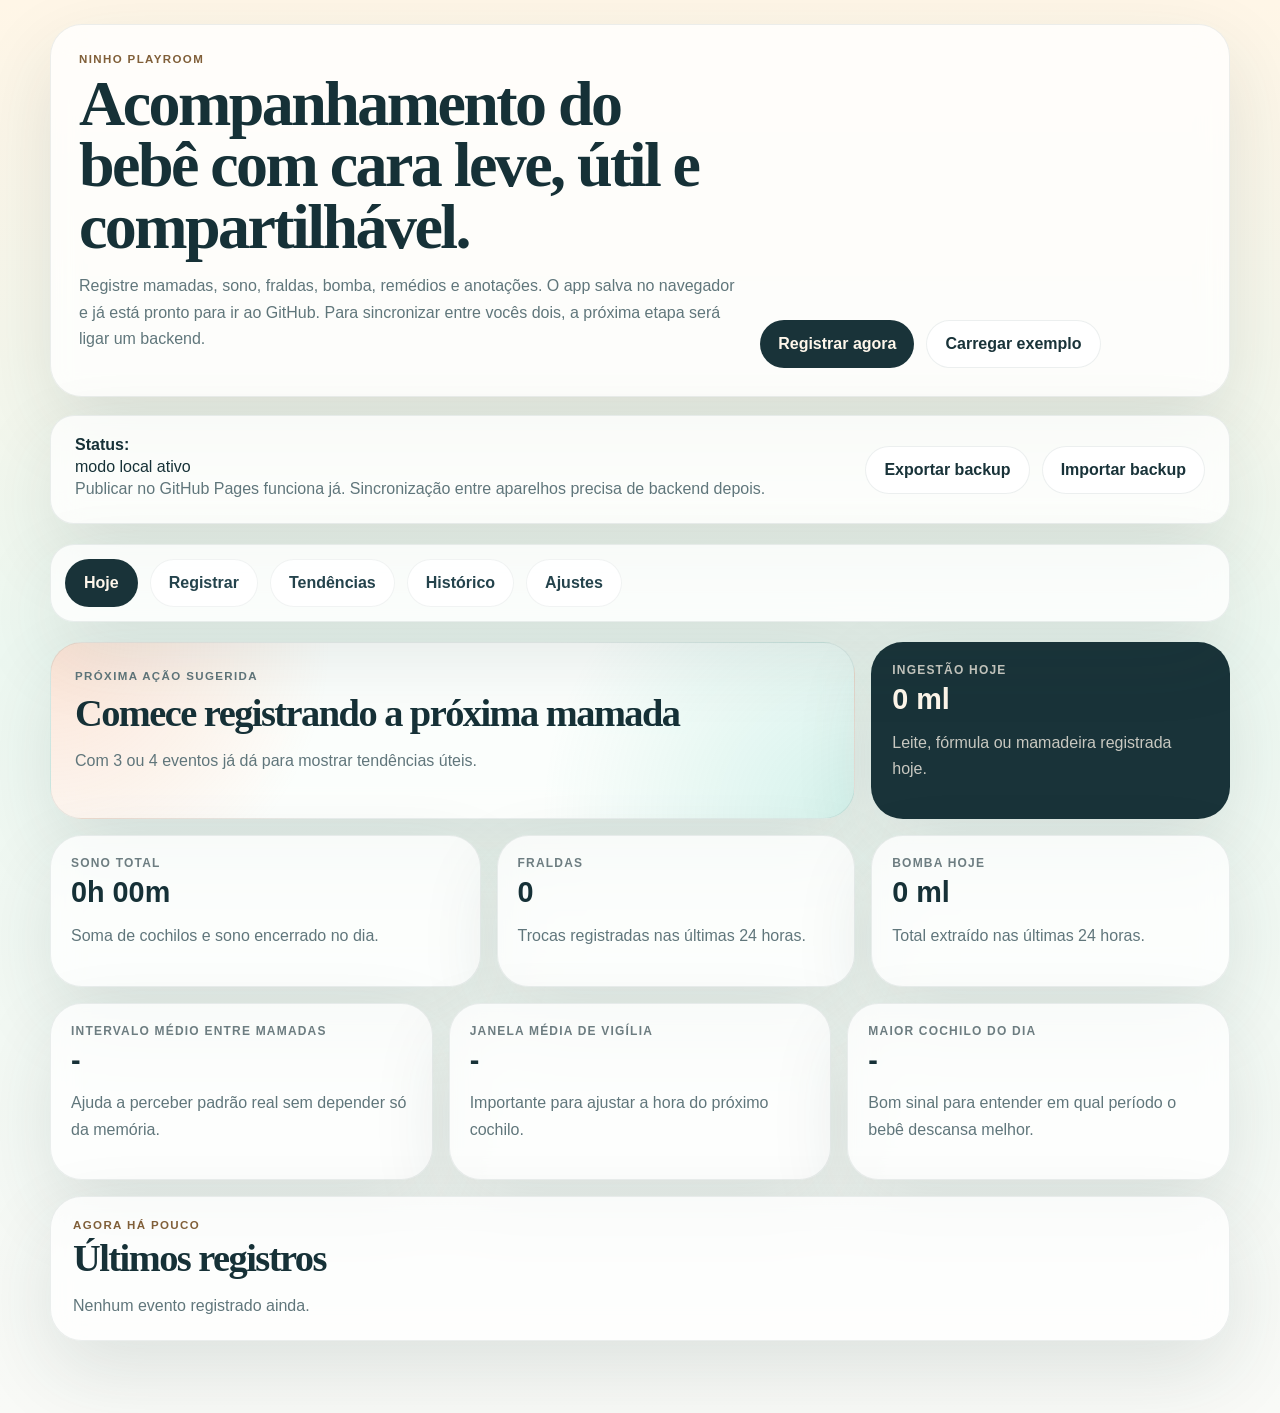
==== docs/index.html @ 3e4d250a "Add BabyOliver baby tracker MVP" ====
<!DOCTYPE html>
<html lang="pt-BR">
<head>
  <meta charset="UTF-8">
  <meta name="viewport" content="width=device-width, initial-scale=1.0">
  <title>Ninho Playroom</title>
  <meta name="description" content="App para acompanhar sono, mamadas, fraldas e cuidados do bebê.">
  <link rel="stylesheet" href="styles.css">
</head>
<body>
  <div class="app-shell">
    <header class="hero-card">
      <div>
        <p class="eyebrow">Ninho Playroom</p>
        <h1>Acompanhamento do bebê com cara leve, útil e compartilhável.</h1>
        <p class="hero-text">
          Registre mamadas, sono, fraldas, bomba, remédios e anotações. O app salva no navegador e já
          está pronto para ir ao GitHub. Para sincronizar entre vocês dois, a próxima etapa será ligar um backend.
        </p>
      </div>
      <div class="hero-actions">
        <button class="primary" data-tab-target="registro">Registrar agora</button>
        <button class="secondary" id="seed-sample">Carregar exemplo</button>
      </div>
    </header>

    <section class="sync-banner">
      <div>
        <strong>Status:</strong> modo local ativo
        <p>Publicar no GitHub Pages funciona já. Sincronização entre aparelhos precisa de backend depois.</p>
      </div>
      <div class="backup-actions">
        <button id="export-data">Exportar backup</button>
        <label class="import-button">
          Importar backup
          <input type="file" id="import-data" accept="application/json">
        </label>
      </div>
    </section>

    <nav class="tab-bar" aria-label="Navegação principal">
      <button class="tab active" data-tab-target="hoje">Hoje</button>
      <button class="tab" data-tab-target="registro">Registrar</button>
      <button class="tab" data-tab-target="tendencias">Tendências</button>
      <button class="tab" data-tab-target="historico">Histórico</button>
      <button class="tab" data-tab-target="ajustes">Ajustes</button>
    </nav>

    <main class="tab-panels">
      <section class="tab-panel active" data-tab-panel="hoje">
        <div class="dashboard-grid">
          <article class="feature-panel">
            <p class="eyebrow">Próxima ação sugerida</p>
            <h2 id="next-action-title">Aguardando registros</h2>
            <p id="next-action-copy">Adicione alguns eventos para o app sugerir a próxima necessidade mais provável.</p>
          </article>

          <article class="stat-panel accent">
            <span>Ingestão hoje</span>
            <strong id="today-intake">0 ml</strong>
            <p>Leite, fórmula ou mamadeira registrada hoje.</p>
          </article>

          <article class="stat-panel">
            <span>Sono total</span>
            <strong id="today-sleep">0h 00m</strong>
            <p>Soma de cochilos e sono encerrado no dia.</p>
          </article>

          <article class="stat-panel">
            <span>Fraldas</span>
            <strong id="today-diapers">0</strong>
            <p>Trocas registradas nas últimas 24 horas.</p>
          </article>

          <article class="stat-panel">
            <span>Bomba hoje</span>
            <strong id="today-pump">0 ml</strong>
            <p>Total extraído nas últimas 24 horas.</p>
          </article>
        </div>

        <div class="insight-grid">
          <article class="insight-card">
            <span>Intervalo médio entre mamadas</span>
            <strong id="avg-feed-gap">-</strong>
            <p>Ajuda a perceber padrão real sem depender só da memória.</p>
          </article>
          <article class="insight-card">
            <span>Janela média de vigília</span>
            <strong id="avg-awake-window">-</strong>
            <p>Importante para ajustar a hora do próximo cochilo.</p>
          </article>
          <article class="insight-card">
            <span>Maior cochilo do dia</span>
            <strong id="longest-nap">-</strong>
            <p>Bom sinal para entender em qual período o bebê descansa melhor.</p>
          </article>
        </div>

        <section class="timeline-panel">
          <div class="section-head">
            <div>
              <p class="eyebrow">Agora há pouco</p>
              <h2>Últimos registros</h2>
            </div>
          </div>
          <div id="recent-events" class="event-list empty-state">
            Nenhum evento registrado ainda.
          </div>
        </section>
      </section>

      <section class="tab-panel" data-tab-panel="registro">
        <div class="form-layout">
          <article class="form-card">
            <div class="section-head">
              <div>
                <p class="eyebrow">Novo evento</p>
                <h2>Registrar cuidado</h2>
              </div>
            </div>

            <form id="event-form" class="event-form">
              <label>
                Tipo
                <select name="type" id="event-type">
                  <option value="feed">Mamadeira / leite</option>
                  <option value="sleep">Sono</option>
                  <option value="diaper">Fralda</option>
                  <option value="pump">Bomba</option>
                  <option value="medicine">Remédio</option>
                  <option value="note">Anotação</option>
                </select>
              </label>

              <label>
                Quem registrou
                <select name="caregiver">
                  <option value="Filipe">Filipe</option>
                  <option value="Esposa">Esposa</option>
                </select>
              </label>

              <label>
                Horário de início
                <input type="datetime-local" name="start" id="start-input" required>
              </label>

              <label class="conditional field-sleep field-pump">
                Horário de fim
                <input type="datetime-local" name="end" id="end-input">
              </label>

              <label class="conditional field-feed field-pump">
                Quantidade
                <div class="input-suffix">
                  <input type="number" name="amount" min="0" step="5" placeholder="150">
                  <span>ml</span>
                </div>
              </label>

              <label class="conditional field-diaper">
                Tipo de fralda
                <select name="diaperKind">
                  <option value="xixi">Xixi</option>
                  <option value="coco">Cocô</option>
                  <option value="mista">Mista</option>
                </select>
              </label>

              <label class="conditional field-medicine">
                Dose
                <div class="input-suffix">
                  <input type="number" name="dose" min="0" step="0.5" placeholder="2.5">
                  <span>ml</span>
                </div>
              </label>

              <label>
                Observação
                <textarea name="note" rows="4" placeholder="Ex.: dormiu melhor no colo, mamou mais rápido, acordou irritado..."></textarea>
              </label>

              <button type="submit" class="primary wide">Salvar registro</button>
            </form>
          </article>

          <article class="form-card helper-card">
            <p class="eyebrow">O que vale acompanhar</p>
            <h2>Tendências mais úteis na prática</h2>
            <ul class="help-list">
              <li>Volume total de leite em 24h</li>
              <li>Intervalo médio entre mamadas</li>
              <li>Janela média de vigília</li>
              <li>Maior cochilo e melhor horário do cochilo</li>
              <li>Quantidade de fraldas nas últimas 24h</li>
            </ul>
            <p class="helper-note">
              Essas métricas ajudam mais no dia a dia do que gráficos excessivos. A ideia é apoiar decisão,
              não aumentar ansiedade.
            </p>
          </article>
        </div>
      </section>

      <section class="tab-panel" data-tab-panel="tendencias">
        <div class="trend-board">
          <article class="trend-hero">
            <p class="eyebrow">Resumo inteligente</p>
            <h2 id="trend-headline">Sem dados suficientes ainda</h2>
            <p id="trend-summary">Registre alguns eventos para gerar um resumo automático do dia.</p>
          </article>

          <div class="trend-grid">
            <article class="trend-panel">
              <span>Mamadas nas últimas 24h</span>
              <strong id="feeds-count">0</strong>
              <p>Quantidade total registrada.</p>
            </article>
            <article class="trend-panel">
              <span>Média por mamada</span>
              <strong id="avg-feed-volume">0 ml</strong>
              <p>Volume médio por evento de alimentação.</p>
            </article>
            <article class="trend-panel">
              <span>Maior período dormindo</span>
              <strong id="trend-longest-sleep">-</strong>
              <p>Maior sono encerrado nas últimas 24h.</p>
            </article>
            <article class="trend-panel">
              <span>Registros por cuidador</span>
              <strong id="caregiver-share">-</strong>
              <p>Boa pista para equilibrar a rotina.</p>
            </article>
          </div>
        </div>
      </section>

      <section class="tab-panel" data-tab-panel="historico">
        <section class="timeline-panel">
          <div class="section-head">
            <div>
              <p class="eyebrow">Tudo registrado</p>
              <h2>Histórico completo</h2>
            </div>
            <button id="clear-data" class="danger">Apagar dados</button>
          </div>
          <div id="history-events" class="event-list empty-state">
            Nenhum evento registrado ainda.
          </div>
        </section>
      </section>

      <section class="tab-panel" data-tab-panel="ajustes">
        <div class="settings-grid">
          <article class="form-card">
            <div class="section-head">
              <div>
                <p class="eyebrow">Perfil</p>
                <h2>Dados rápidos do bebê</h2>
              </div>
            </div>
            <form id="profile-form" class="event-form">
              <label>
                Nome do bebê
                <input type="text" name="babyName" placeholder="Ex.: Theo">
              </label>
              <label>
                Data de nascimento
                <input type="date" name="birthDate">
              </label>
              <label>
                Meta de leite por dia
                <div class="input-suffix">
                  <input type="number" name="dailyGoalMl" min="0" step="10" placeholder="800">
                  <span>ml</span>
                </div>
              </label>
              <button type="submit" class="primary wide">Salvar perfil</button>
            </form>
          </article>

          <article class="form-card helper-card">
            <p class="eyebrow">Publicação</p>
            <h2>Como vocês dois acessam</h2>
            <ol class="help-list numbered">
              <li>Subir esta pasta para um repositório no GitHub.</li>
              <li>Ativar GitHub Pages apontando para a branch principal.</li>
              <li>Abrir o link no celular de vocês.</li>
              <li>Na próxima etapa, ligar backend para sincronizar os dados entre aparelhos.</li>
            </ol>
          </article>
        </div>
      </section>
    </main>
  </div>

  <script src="app.js"></script>
</body>
</html>
---- docs/styles.css ----
:root {
  --bg: linear-gradient(180deg, #fff6e7 0%, #edf8f1 46%, #f9faf7 100%);
  --surface: rgba(255, 255, 255, 0.76);
  --surface-strong: rgba(255, 255, 255, 0.92);
  --text: #163137;
  --muted: #60767b;
  --border: rgba(19, 49, 55, 0.08);
  --accent: #193339;
  --accent-soft: #dff2e7;
  --warm: #ff9b68;
  --warm-soft: #ffe0b5;
  --success: #4dc9af;
  --danger: #b14a4a;
  --shadow: 0 30px 80px rgba(35, 55, 58, 0.12);
  --radius-xl: 32px;
  --radius-lg: 24px;
  --radius-md: 18px;
  --font-sans: "Avenir Next", "Segoe UI", sans-serif;
  --font-display: "Iowan Old Style", "Palatino Linotype", serif;
}

* {
  box-sizing: border-box;
}

body {
  margin: 0;
  min-height: 100vh;
  background: var(--bg);
  color: var(--text);
  font-family: var(--font-sans);
}

button,
input,
select,
textarea {
  font: inherit;
}

button {
  cursor: pointer;
}

.app-shell {
  width: min(1180px, calc(100% - 24px));
  margin: 0 auto;
  padding: 24px 0 72px;
}

.hero-card,
.sync-banner,
.tab-bar,
.feature-panel,
.stat-panel,
.insight-card,
.timeline-panel,
.form-card,
.trend-hero,
.trend-panel {
  background: var(--surface);
  border: 1px solid var(--border);
  box-shadow: var(--shadow);
  backdrop-filter: blur(14px);
}

.hero-card {
  display: grid;
  grid-template-columns: 1.2fr 0.8fr;
  gap: 20px;
  padding: 28px;
  border-radius: var(--radius-xl);
}

.eyebrow {
  margin: 0 0 8px;
  text-transform: uppercase;
  letter-spacing: 0.12em;
  font-size: 0.72rem;
  font-weight: 800;
  color: #805f39;
}

h1,
h2 {
  margin: 0;
  font-family: var(--font-display);
  letter-spacing: -0.04em;
}

h1 {
  font-size: clamp(2.3rem, 5vw, 4.4rem);
  line-height: 0.96;
}

h2 {
  font-size: clamp(1.6rem, 3vw, 2.4rem);
  line-height: 1;
}

.hero-text,
.sync-banner p,
.stat-panel p,
.insight-card p,
.helper-note,
.trend-panel p,
.feature-panel p,
.trend-hero p {
  color: var(--muted);
  line-height: 1.65;
}

.hero-actions,
.backup-actions {
  display: flex;
  gap: 12px;
  flex-wrap: wrap;
  align-items: center;
}

.hero-actions {
  align-self: end;
  justify-content: flex-start;
}

button,
.import-button {
  border: 0;
  border-radius: 999px;
  min-height: 48px;
  padding: 0 18px;
  font-weight: 800;
}

button.primary {
  background: var(--accent);
  color: #fff7eb;
}

button.secondary,
.backup-actions button,
.import-button {
  background: var(--surface-strong);
  color: var(--accent);
  border: 1px solid var(--border);
}

button.wide {
  width: 100%;
}

button.danger {
  background: rgba(177, 74, 74, 0.12);
  color: var(--danger);
}

.sync-banner {
  display: flex;
  justify-content: space-between;
  gap: 16px;
  align-items: center;
  margin-top: 18px;
  padding: 20px 24px;
  border-radius: var(--radius-lg);
}

.sync-banner strong {
  display: block;
  margin-bottom: 4px;
}

.sync-banner p {
  margin: 0;
}

.import-button {
  display: inline-flex;
  align-items: center;
}

.import-button input {
  display: none;
}

.tab-bar {
  position: sticky;
  top: 10px;
  z-index: 5;
  display: flex;
  gap: 12px;
  flex-wrap: wrap;
  margin: 20px 0;
  padding: 14px;
  border-radius: 24px;
}

.tab {
  background: rgba(255, 255, 255, 0.85);
  color: #24434c;
  border: 1px solid rgba(20, 49, 55, 0.06);
}

.tab.active {
  background: var(--accent);
  color: #fff7eb;
}

.tab-panel {
  display: none;
}

.tab-panel.active {
  display: block;
}

.dashboard-grid {
  display: grid;
  grid-template-columns: 1.2fr repeat(2, 1fr);
  gap: 16px;
}

.feature-panel,
.stat-panel,
.insight-card,
.timeline-panel,
.form-card,
.trend-hero,
.trend-panel {
  border-radius: var(--radius-xl);
}

.feature-panel {
  grid-column: span 2;
  padding: 24px;
  background:
    radial-gradient(circle at top left, rgba(255, 155, 104, 0.26), transparent 34%),
    radial-gradient(circle at bottom right, rgba(77, 201, 175, 0.22), transparent 38%),
    var(--surface);
}

.feature-panel h2 {
  margin: 4px 0 12px;
}

.stat-panel,
.insight-card,
.trend-panel {
  padding: 20px;
}

.stat-panel span,
.insight-card span,
.trend-panel span {
  display: block;
  margin-bottom: 8px;
  text-transform: uppercase;
  letter-spacing: 0.1em;
  font-size: 0.75rem;
  font-weight: 800;
  color: #6d7d81;
}

.stat-panel strong,
.insight-card strong,
.trend-panel strong {
  display: block;
  margin-bottom: 8px;
  font-size: 1.8rem;
  line-height: 1;
}

.stat-panel.accent {
  background: var(--accent);
  color: #fff7eb;
}

.stat-panel.accent span,
.stat-panel.accent p {
  color: rgba(255, 247, 235, 0.76);
}

.insight-grid,
.trend-grid,
.settings-grid,
.form-layout {
  display: grid;
  grid-template-columns: repeat(3, 1fr);
  gap: 16px;
  margin-top: 16px;
}

.timeline-panel {
  margin-top: 16px;
  padding: 22px;
}

.section-head {
  display: flex;
  align-items: center;
  justify-content: space-between;
  gap: 12px;
  margin-bottom: 16px;
}

.event-list {
  display: grid;
  gap: 12px;
}

.event-item {
  display: grid;
  grid-template-columns: auto 1fr auto;
  gap: 14px;
  align-items: start;
  padding: 16px;
  border-radius: 22px;
  background: rgba(255, 255, 255, 0.82);
  border: 1px solid rgba(19, 49, 55, 0.06);
}

.event-badge {
  display: inline-grid;
  place-items: center;
  min-width: 56px;
  min-height: 56px;
  padding: 8px;
  border-radius: 18px;
  font-size: 0.85rem;
  font-weight: 800;
  text-align: center;
}

.badge-feed {
  background: #ffe5bf;
}

.badge-sleep {
  background: #d8ebff;
}

.badge-diaper {
  background: #dff5ea;
}

.badge-pump {
  background: #ffe4dd;
}

.badge-medicine {
  background: #f5e0ff;
}

.badge-note {
  background: #edf0f3;
}

.event-meta h3,
.event-meta p,
.event-side p {
  margin: 0;
}

.event-meta h3 {
  margin-bottom: 6px;
  font-size: 1.05rem;
}

.event-meta p,
.event-side p,
.empty-state {
  color: var(--muted);
  line-height: 1.5;
}

.event-side {
  text-align: right;
}

.form-layout {
  grid-template-columns: 1.15fr 0.85fr;
}

.form-card {
  padding: 22px;
}

.event-form {
  display: grid;
  gap: 14px;
}

.event-form label {
  display: grid;
  gap: 8px;
  font-weight: 700;
}

.event-form input,
.event-form select,
.event-form textarea {
  width: 100%;
  min-height: 50px;
  padding: 14px 16px;
  border-radius: 18px;
  border: 1px solid rgba(19, 49, 55, 0.12);
  background: rgba(255, 255, 255, 0.86);
  color: var(--text);
}

.event-form textarea {
  min-height: 110px;
  resize: vertical;
}

.input-suffix {
  display: grid;
  grid-template-columns: 1fr auto;
  align-items: stretch;
}

.input-suffix span {
  display: inline-grid;
  place-items: center;
  padding: 0 16px;
  border-radius: 0 18px 18px 0;
  background: rgba(25, 51, 57, 0.08);
  color: var(--muted);
  font-weight: 800;
}

.input-suffix input {
  border-radius: 18px 0 0 18px;
}

.conditional.hidden {
  display: none;
}

.help-list {
  margin: 18px 0 0;
  padding-left: 18px;
  color: var(--text);
  line-height: 1.7;
}

.help-list.numbered {
  padding-left: 20px;
}

.helper-card {
  background:
    radial-gradient(circle at top left, rgba(255, 155, 104, 0.18), transparent 34%),
    var(--surface);
}

.trend-board {
  display: grid;
  gap: 16px;
}

.trend-hero {
  padding: 24px;
}

.trend-grid {
  margin-top: 0;
}

@media (max-width: 1024px) {
  .hero-card,
  .dashboard-grid,
  .insight-grid,
  .trend-grid,
  .settings-grid,
  .form-layout {
    grid-template-columns: 1fr 1fr;
  }

  .feature-panel {
    grid-column: span 2;
  }
}

@media (max-width: 720px) {
  .app-shell {
    width: min(100% - 16px, 1180px);
    padding-top: 16px;
  }

  .hero-card,
  .sync-banner,
  .dashboard-grid,
  .insight-grid,
  .trend-grid,
  .settings-grid,
  .form-layout {
    grid-template-columns: 1fr;
  }

  .feature-panel {
    grid-column: span 1;
  }

  .sync-banner {
    align-items: flex-start;
  }

  .event-item {
    grid-template-columns: 1fr;
  }

  .event-side {
    text-align: left;
  }
}
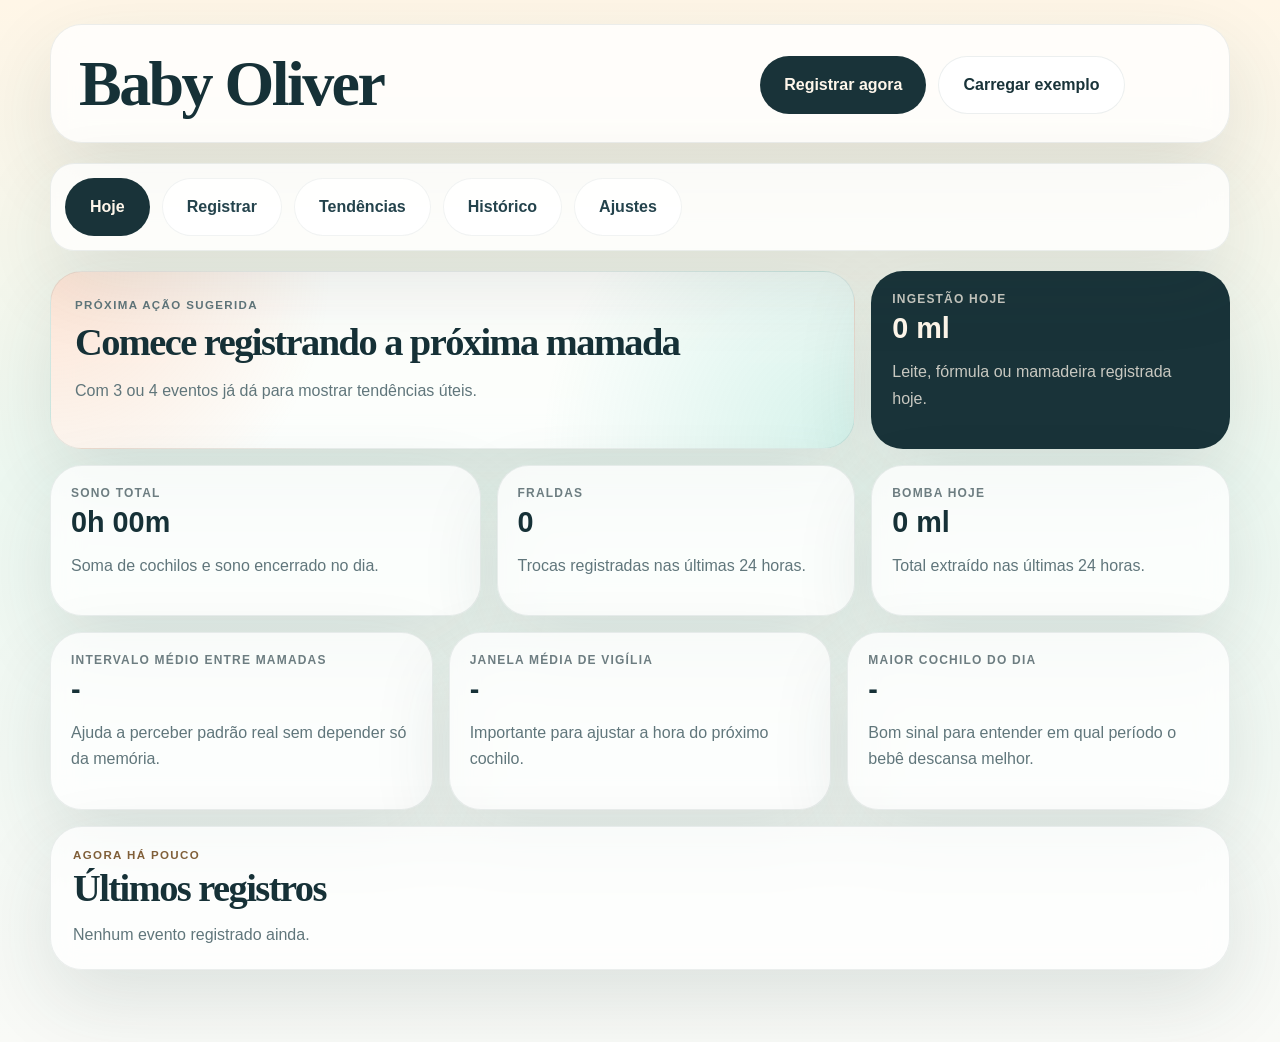
==== commit 594c8b5c: "Refine Baby Oliver header and actions" ====
--- a/docs/index.html
+++ b/docs/index.html
@@ -3,7 +3,7 @@
 <head>
   <meta charset="UTF-8">
   <meta name="viewport" content="width=device-width, initial-scale=1.0">
-  <title>Ninho Playroom</title>
+  <title>Baby Oliver</title>
   <meta name="description" content="App para acompanhar sono, mamadas, fraldas e cuidados do bebê.">
   <link rel="stylesheet" href="styles.css">
 </head>
@@ -11,32 +11,13 @@
   <div class="app-shell">
     <header class="hero-card">
       <div>
-        <p class="eyebrow">Ninho Playroom</p>
-        <h1>Acompanhamento do bebê com cara leve, útil e compartilhável.</h1>
-        <p class="hero-text">
-          Registre mamadas, sono, fraldas, bomba, remédios e anotações. O app salva no navegador e já
-          está pronto para ir ao GitHub. Para sincronizar entre vocês dois, a próxima etapa será ligar um backend.
-        </p>
+        <h1>Baby Oliver</h1>
       </div>
       <div class="hero-actions">
         <button class="primary" data-tab-target="registro">Registrar agora</button>
         <button class="secondary" id="seed-sample">Carregar exemplo</button>
       </div>
     </header>
-
-    <section class="sync-banner">
-      <div>
-        <strong>Status:</strong> modo local ativo
-        <p>Publicar no GitHub Pages funciona já. Sincronização entre aparelhos precisa de backend depois.</p>
-      </div>
-      <div class="backup-actions">
-        <button id="export-data">Exportar backup</button>
-        <label class="import-button">
-          Importar backup
-          <input type="file" id="import-data" accept="application/json">
-        </label>
-      </div>
-    </section>
 
     <nav class="tab-bar" aria-label="Navegação principal">
       <button class="tab active" data-tab-target="hoje">Hoje</button>
--- a/docs/styles.css
+++ b/docs/styles.css
@@ -49,7 +49,6 @@
 }
 
 .hero-card,
-.sync-banner,
 .tab-bar,
 .feature-panel,
 .stat-panel,
@@ -99,7 +98,6 @@
 }
 
 .hero-text,
-.sync-banner p,
 .stat-panel p,
 .insight-card p,
 .helper-note,
@@ -110,8 +108,7 @@
   line-height: 1.65;
 }
 
-.hero-actions,
-.backup-actions {
+.hero-actions {
   display: flex;
   gap: 12px;
   flex-wrap: wrap;
@@ -124,11 +121,11 @@
 }
 
 button,
-.import-button {
+.tab {
   border: 0;
   border-radius: 999px;
-  min-height: 48px;
-  padding: 0 18px;
+  min-height: 58px;
+  padding: 0 24px;
   font-weight: 800;
 }
 
@@ -137,9 +134,7 @@
   color: #fff7eb;
 }
 
-button.secondary,
-.backup-actions button,
-.import-button {
+button.secondary {
   background: var(--surface-strong);
   color: var(--accent);
   border: 1px solid var(--border);
@@ -152,34 +147,6 @@
 button.danger {
   background: rgba(177, 74, 74, 0.12);
   color: var(--danger);
-}
-
-.sync-banner {
-  display: flex;
-  justify-content: space-between;
-  gap: 16px;
-  align-items: center;
-  margin-top: 18px;
-  padding: 20px 24px;
-  border-radius: var(--radius-lg);
-}
-
-.sync-banner strong {
-  display: block;
-  margin-bottom: 4px;
-}
-
-.sync-banner p {
-  margin: 0;
-}
-
-.import-button {
-  display: inline-flex;
-  align-items: center;
-}
-
-.import-button input {
-  display: none;
 }
 
 .tab-bar {
@@ -488,7 +455,6 @@
   }
 
   .hero-card,
-  .sync-banner,
   .dashboard-grid,
   .insight-grid,
   .trend-grid,
@@ -501,10 +467,6 @@
     grid-column: span 1;
   }
 
-  .sync-banner {
-    align-items: flex-start;
-  }
-
   .event-item {
     grid-template-columns: 1fr;
   }
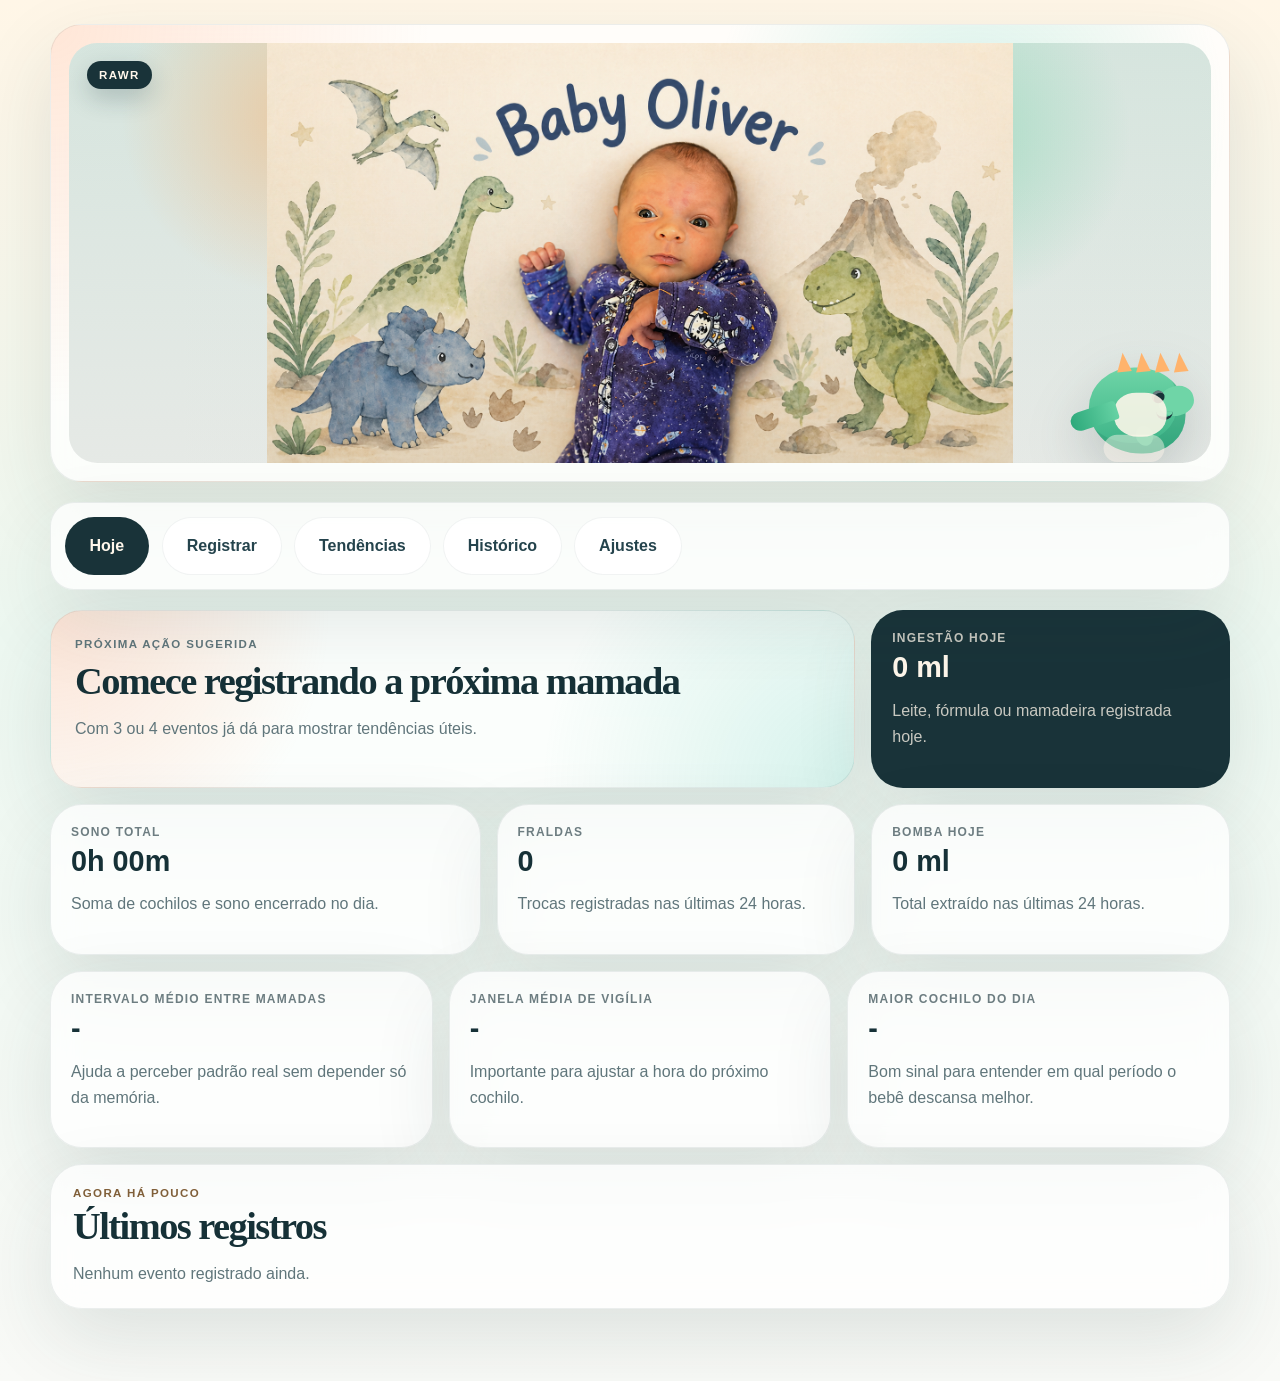
==== commit c2e7967c: "Polish Baby Oliver hero and trends" ====
--- a/docs/index.html
+++ b/docs/index.html
@@ -10,12 +10,28 @@
 <body>
   <div class="app-shell">
     <header class="hero-card">
-      <div>
-        <h1>Baby Oliver</h1>
-      </div>
-      <div class="hero-actions">
-        <button class="primary" data-tab-target="registro">Registrar agora</button>
-        <button class="secondary" id="seed-sample">Carregar exemplo</button>
+      <div class="hero-photo-frame">
+        <div class="hero-badge">RAWR</div>
+        <img
+          class="hero-photo"
+          src="ChatGPT%20Image%20Apr%2026,%202026,%2002_01_20%20PM.png"
+          alt="Foto do Baby Oliver"
+        >
+        <div class="dino-mark" aria-hidden="true">
+          <div class="dino-body">
+            <span class="dino-eye"></span>
+            <span class="dino-cheek"></span>
+            <span class="dino-hand"></span>
+          </div>
+          <div class="dino-belly"></div>
+          <div class="dino-tail"></div>
+          <div class="dino-spikes">
+            <span></span>
+            <span></span>
+            <span></span>
+            <span></span>
+          </div>
+        </div>
       </div>
     </header>
 
@@ -215,6 +231,18 @@
               <p>Boa pista para equilibrar a rotina.</p>
             </article>
           </div>
+          <article class="chart-panel">
+            <div class="section-head">
+              <div>
+                <p class="eyebrow">Gráfico útil</p>
+                <h2>Ingestão nas últimas 24h</h2>
+              </div>
+            </div>
+            <p class="chart-copy">Distribuição do volume de mamadas por período do dia. Isso ajuda a enxergar padrão real de rotina com rapidez.</p>
+            <div id="feed-chart" class="feed-chart">
+              <div class="chart-empty">Adicione mamadas para visualizar o gráfico.</div>
+            </div>
+          </article>
         </div>
       </section>
 
--- a/docs/styles.css
+++ b/docs/styles.css
@@ -56,7 +56,8 @@
 .timeline-panel,
 .form-card,
 .trend-hero,
-.trend-panel {
+.trend-panel,
+.chart-panel {
   background: var(--surface);
   border: 1px solid var(--border);
   box-shadow: var(--shadow);
@@ -64,11 +65,12 @@
 }
 
 .hero-card {
-  display: grid;
-  grid-template-columns: 1.2fr 0.8fr;
-  gap: 20px;
-  padding: 28px;
+  padding: 18px;
   border-radius: var(--radius-xl);
+  background:
+    radial-gradient(circle at top left, rgba(255, 155, 104, 0.24), transparent 30%),
+    radial-gradient(circle at 78% 20%, rgba(77, 201, 175, 0.22), transparent 26%),
+    var(--surface);
 }
 
 .eyebrow {
@@ -80,21 +82,178 @@
   color: #805f39;
 }
 
-h1,
 h2 {
   margin: 0;
   font-family: var(--font-display);
   letter-spacing: -0.04em;
 }
 
-h1 {
-  font-size: clamp(2.3rem, 5vw, 4.4rem);
-  line-height: 0.96;
-}
-
 h2 {
   font-size: clamp(1.6rem, 3vw, 2.4rem);
   line-height: 1;
+}
+
+.hero-photo-frame {
+  position: relative;
+  min-height: 420px;
+  border-radius: 28px;
+  overflow: hidden;
+  background:
+    radial-gradient(circle at 20% 18%, rgba(255, 179, 108, 0.5), transparent 18%),
+    radial-gradient(circle at 78% 22%, rgba(111, 213, 167, 0.45), transparent 18%),
+    linear-gradient(180deg, #d8e7e0, #f8fbf7);
+}
+
+.hero-badge {
+  position: absolute;
+  left: 18px;
+  top: 18px;
+  z-index: 3;
+  width: fit-content;
+  padding: 8px 12px;
+  border-radius: 999px;
+  background: #193339;
+  color: #fff7eb;
+  font-size: 0.72rem;
+  font-weight: 800;
+  letter-spacing: 0.12em;
+  box-shadow: 0 10px 24px rgba(25, 51, 57, 0.22);
+}
+
+.dino-mark {
+  position: relative;
+  width: 120px;
+  height: 96px;
+  flex: 0 0 120px;
+}
+
+.hero-photo {
+  position: absolute;
+  inset: 0;
+  width: 100%;
+  height: 100%;
+  object-fit: contain;
+  object-position: center center;
+}
+
+.hero-photo-frame::after {
+  content: "";
+  position: absolute;
+  inset: 0;
+  background: linear-gradient(180deg, rgba(13, 23, 26, 0.01), rgba(13, 23, 26, 0.08));
+}
+
+.hero-photo-frame .dino-mark {
+  position: absolute;
+  right: 18px;
+  bottom: 16px;
+  z-index: 2;
+  transform: scale(1.05);
+  filter: drop-shadow(0 18px 24px rgba(25, 51, 57, 0.18));
+}
+
+.dino-body {
+  position: absolute;
+  left: 18px;
+  top: 18px;
+  width: 92px;
+  height: 82px;
+  border-radius: 48% 52% 45% 55%;
+  background: linear-gradient(180deg, #6fd5a7, #37b084);
+  box-shadow: inset -8px -10px 0 rgba(21, 114, 84, 0.18);
+}
+
+.dino-body::before {
+  content: "";
+  position: absolute;
+  right: -8px;
+  top: 18px;
+  width: 34px;
+  height: 28px;
+  border-radius: 52% 48% 48% 52%;
+  background: #6fd5a7;
+  transform: rotate(-16deg);
+}
+
+.dino-body::after {
+  content: "";
+  position: absolute;
+  left: 14px;
+  bottom: -8px;
+  width: 58px;
+  height: 26px;
+  border-radius: 20px;
+  background: rgba(255, 247, 235, 0.46);
+}
+
+.dino-eye {
+  position: absolute;
+  right: 20px;
+  top: 22px;
+  width: 12px;
+  height: 12px;
+  border-radius: 50%;
+  background: #173238;
+  box-shadow: 2px 2px 0 rgba(255, 255, 255, 0.35) inset;
+}
+
+.dino-cheek {
+  position: absolute;
+  right: 12px;
+  top: 42px;
+  width: 16px;
+  height: 8px;
+  border-bottom: 3px solid #173238;
+  border-radius: 0 0 16px 16px;
+}
+
+.dino-hand {
+  position: absolute;
+  right: 30px;
+  bottom: 8px;
+  width: 18px;
+  height: 18px;
+  border-radius: 40% 60% 40% 60%;
+  background: #52c696;
+  transform: rotate(26deg);
+}
+
+.dino-belly {
+  position: absolute;
+  left: 42px;
+  top: 42px;
+  width: 50px;
+  height: 42px;
+  border-radius: 42% 42% 46% 46%;
+  background: rgba(255, 247, 235, 0.88);
+}
+
+.dino-tail {
+  position: absolute;
+  left: 0;
+  top: 56px;
+  width: 46px;
+  height: 18px;
+  border-radius: 18px 6px 6px 18px;
+  background: linear-gradient(90deg, #2da97b, #66d2a4);
+  transform: rotate(-18deg);
+}
+
+.dino-spikes {
+  position: absolute;
+  left: 44px;
+  top: 4px;
+  display: flex;
+  gap: 4px;
+}
+
+.dino-spikes span {
+  width: 0;
+  height: 0;
+  border-left: 7px solid transparent;
+  border-right: 7px solid transparent;
+  border-bottom: 18px solid #ffb36c;
+  transform: rotate(-6deg);
 }
 
 .hero-text,
@@ -106,18 +265,6 @@
 .trend-hero p {
   color: var(--muted);
   line-height: 1.65;
-}
-
-.hero-actions {
-  display: flex;
-  gap: 12px;
-  flex-wrap: wrap;
-  align-items: center;
-}
-
-.hero-actions {
-  align-self: end;
-  justify-content: flex-start;
 }
 
 button,
@@ -192,7 +339,8 @@
 .timeline-panel,
 .form-card,
 .trend-hero,
-.trend-panel {
+.trend-panel,
+.chart-panel {
   border-radius: var(--radius-xl);
 }
 
@@ -433,6 +581,65 @@
   margin-top: 0;
 }
 
+.chart-panel {
+  padding: 22px;
+}
+
+.chart-copy {
+  margin: 0 0 18px;
+  color: var(--muted);
+  line-height: 1.65;
+}
+
+.feed-chart {
+  display: grid;
+  grid-template-columns: repeat(4, minmax(0, 1fr));
+  gap: 14px;
+  align-items: end;
+  min-height: 280px;
+}
+
+.chart-bar-card {
+  display: grid;
+  gap: 10px;
+}
+
+.chart-bar-wrap {
+  display: flex;
+  align-items: end;
+  min-height: 180px;
+  padding: 14px;
+  border-radius: 24px;
+  background: linear-gradient(180deg, rgba(255, 155, 104, 0.1), rgba(77, 201, 175, 0.12));
+}
+
+.chart-bar {
+  width: 100%;
+  min-height: 16px;
+  border-radius: 20px 20px 10px 10px;
+  background: linear-gradient(180deg, #ff9b68, #4dc9af);
+  box-shadow: 0 12px 24px rgba(77, 201, 175, 0.18);
+}
+
+.chart-meta strong,
+.chart-meta span {
+  display: block;
+}
+
+.chart-meta strong {
+  margin-bottom: 4px;
+  font-size: 1rem;
+}
+
+.chart-meta span {
+  color: var(--muted);
+  font-size: 0.92rem;
+}
+
+.chart-empty {
+  color: var(--muted);
+}
+
 @media (max-width: 1024px) {
   .hero-card,
   .dashboard-grid,
@@ -446,6 +653,14 @@
   .feature-panel {
     grid-column: span 2;
   }
+
+  .feed-chart {
+    grid-template-columns: 1fr 1fr;
+  }
+
+  .hero-photo-frame {
+    min-height: 360px;
+  }
 }
 
 @media (max-width: 720px) {
@@ -467,6 +682,25 @@
     grid-column: span 1;
   }
 
+  .feed-chart {
+    grid-template-columns: 1fr;
+  }
+
+  .hero-photo-frame {
+    min-height: 280px;
+  }
+
+  .hero-badge {
+    left: 14px;
+    top: 14px;
+  }
+
+  .dino-mark {
+    width: 110px;
+    height: 88px;
+    flex-basis: 110px;
+  }
+
   .event-item {
     grid-template-columns: 1fr;
   }
